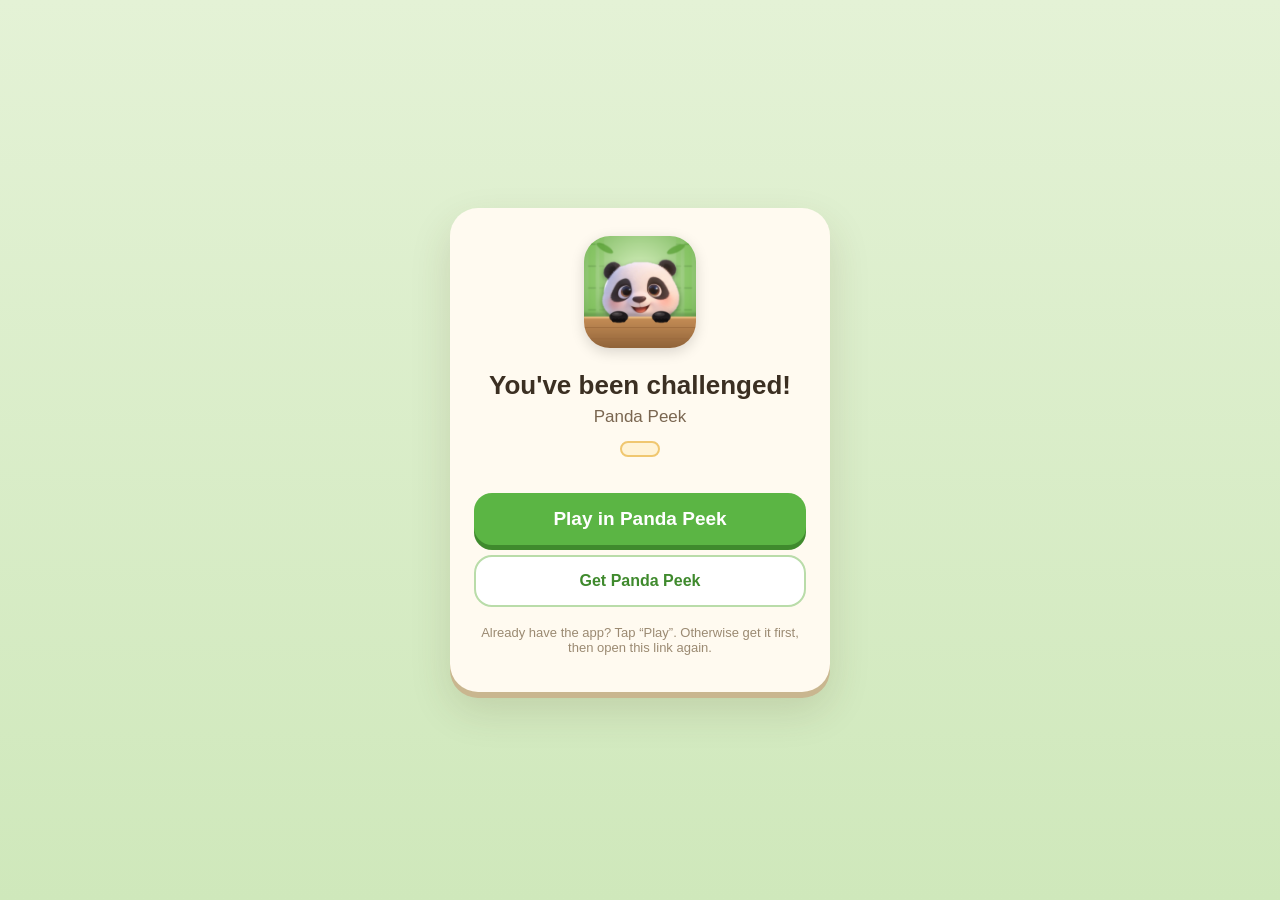
==== index.html @ b23f8569 "Challenge link page Co-Authored-By: Claude Opus 5.5 <noreply@anthropic.com> Claude-Session: https://" ====
<!DOCTYPE html>
<html lang="en">
<head>
<meta charset="utf-8">
<meta name="viewport" content="width=device-width, initial-scale=1, viewport-fit=cover">
<title>Panda Peek – you've been challenged!</title>
<meta name="description" content="Solve the same panda puzzle faster than your friend.">
<meta property="og:title" content="⚔️ Panda Peek challenge">
<meta property="og:description" content="Can you solve this panda puzzle faster than your friend?">
<meta property="og:image" content="https://iristrav.github.io/pandapeek/og.png">
<meta property="og:type" content="website">
<meta name="twitter:card" content="summary_large_image">
<link rel="icon" href="icon.png">
<link rel="apple-touch-icon" href="icon.png">
<style>
  * { box-sizing: border-box; }
  body { margin: 0; min-height: 100vh; font-family: -apple-system, BlinkMacSystemFont, "Segoe UI", Roboto, sans-serif;
         background: linear-gradient(#e4f2d6, #cfe8bb); color: #3b2f22; display: flex; align-items: center; justify-content: center; padding: 24px; }
  .card { background: #fffaf0; border-radius: 28px; padding: 28px 24px 24px; max-width: 380px; width: 100%; text-align: center;
          box-shadow: 0 6px 0 #c9b68f, 0 18px 40px rgba(80, 60, 30, .15); }
  img { width: 112px; height: 112px; border-radius: 26px; box-shadow: 0 4px 14px rgba(0,0,0,.15); }
  h1 { font-size: 26px; margin: 18px 0 6px; }
  .what { font-size: 17px; color: #7a6650; margin: 0 0 14px; }
  .time { display: inline-block; background: #fff3d6; color: #9a5b12; border: 2px solid #f0c770; border-radius: 14px;
          font-size: 28px; font-weight: 800; padding: 6px 18px; margin-bottom: 22px; }
  .btn { display: block; text-decoration: none; font-weight: 800; font-size: 19px; border-radius: 18px; padding: 15px; margin: 10px 0 0; }
  .open { background: #5bb544; color: #fff; box-shadow: 0 5px 0 #3f8a2d; }
  .get { background: #fff; color: #3f8a2d; border: 2px solid #b9dca9; font-size: 16px; }
  .small { font-size: 13px; color: #9b8a72; margin-top: 18px; }
</style>
</head>
<body>
<div class="card">
  <img src="icon.png" alt="Panda Peek">
  <h1 id="title">You've been challenged!</h1>
  <p class="what" id="what">Panda Peek</p>
  <div class="time" id="time" hidden></div>
  <a class="btn open" id="open" href="pandapeek://challenge">Play in Panda Peek</a>
  <a class="btn get" id="get" href="https://apps.apple.com/app/id6834095996">Get Panda Peek</a>
  <p class="small" id="hint">Already have the app? Tap “Play”. Otherwise get it first, then open this link again.</p>
</div>
<script>
(function () {
  var L = {
    en: ["{n} challenges you!", "Level {l}", "the Daily puzzle", "Time to beat", "Play in Panda Peek", "Get Panda Peek", "Already have the app? Tap “Play”. Otherwise get it first, then open this link again.", "You've been challenged!"],
    nl: ["{n} daagt je uit!", "Level {l}", "de dagelijkse puzzel", "Tijd om te verslaan", "Speel in Panda Peek", "Download Panda Peek", "Heb je de app al? Tik op “Speel”. Anders download je hem eerst en open je deze link opnieuw.", "Je bent uitgedaagd!"],
    de: ["{n} fordert dich heraus!", "Level {l}", "das Tagesrätsel", "Zu schlagende Zeit", "In Panda Peek spielen", "Panda Peek holen", "Hast du die App schon? Tippe auf „Spielen“. Sonst lade sie zuerst und öffne diesen Link erneut.", "Du wurdest herausgefordert!"],
    fr: ["{n} te défie !", "Niveau {l}", "le puzzle du jour", "Temps à battre", "Jouer dans Panda Peek", "Obtenir Panda Peek", "Tu as déjà l’app ? Touche « Jouer ». Sinon, installe-la puis rouvre ce lien.", "Tu as été défié !"],
    es: ["¡{n} te reta!", "Nivel {l}", "el puzle diario", "Tiempo a superar", "Jugar en Panda Peek", "Descargar Panda Peek", "¿Ya tienes la app? Toca «Jugar». Si no, descárgala y vuelve a abrir este enlace.", "¡Te han retado!"],
    pt: ["{n} te desafiou!", "Nível {l}", "o quebra-cabeça diário", "Tempo a bater", "Jogar no Panda Peek", "Baixar Panda Peek", "Já tem o app? Toque em “Jogar”. Senão, baixe-o e abra este link de novo.", "Você foi desafiado!"],
    it: ["{n} ti sfida!", "Livello {l}", "il puzzle del giorno", "Tempo da battere", "Gioca su Panda Peek", "Scarica Panda Peek", "Hai già l’app? Tocca “Gioca”. Altrimenti scaricala e riapri questo link.", "Sei stato sfidato!"],
    pl: ["{n} rzuca Ci wyzwanie!", "Poziom {l}", "codzienną łamigłówkę", "Czas do pobicia", "Graj w Panda Peek", "Pobierz Panda Peek", "Masz już aplikację? Stuknij „Graj”. Jeśli nie, pobierz ją i otwórz ten link ponownie.", "Masz wyzwanie!"],
    tr: ["{n} sana meydan okuyor!", "Seviye {l}", "günlük bulmaca", "Geçilecek süre", "Panda Peek'te oyna", "Panda Peek'i indir", "Uygulama sende var mı? “Oyna”ya dokun. Yoksa önce indir, sonra bu bağlantıyı tekrar aç.", "Sana meydan okundu!"],
    ru: ["{n} бросает тебе вызов!", "Уровень {l}", "ежедневная головоломка", "Время, которое нужно побить", "Играть в Panda Peek", "Скачать Panda Peek", "Приложение уже есть? Нажми «Играть». Если нет — скачай его и открой ссылку снова.", "Тебе бросили вызов!"],
    ja: ["{n}からの挑戦！", "レベル{l}", "デイリーパズル", "このタイムに勝とう", "Panda Peekでプレイ", "Panda Peekを入手", "アプリをお持ちなら「プレイ」をタップ。まだなら入手してから、このリンクをもう一度開いてください。", "挑戦状が届きました！"],
    ko: ["{n}님의 도전장!", "레벨 {l}", "오늘의 퍼즐", "이겨야 할 기록", "Panda Peek에서 플레이", "Panda Peek 받기", "앱이 있다면 “플레이”를 누르세요. 없다면 먼저 받은 뒤 이 링크를 다시 여세요.", "도전장이 도착했어요!"],
    zh: ["{n}向你发起挑战！", "第{l}关", "每日谜题", "要打败的时间", "在 Panda Peek 中玩", "获取 Panda Peek", "已经有应用了？点“玩”。没有的话先下载，再重新打开这个链接。", "你收到了挑战！"]
  };
  var lang = (navigator.language || 'en').slice(0, 2).toLowerCase();
  var T = L[lang] || L.en;
  document.documentElement.lang = L[lang] ? lang : 'en';

  var q = new URLSearchParams(location.search);
  var l = parseInt(q.get('l'), 10) || 0, d = parseInt(q.get('d'), 10) || 0, t = parseInt(q.get('t'), 10) || 0;
  var n = (q.get('n') || '').replace(/[<>]/g, '').trim().slice(0, 16);

  function fmt(tenths) { var s = tenths / 10, m = Math.floor(s / 60), r = (s - m * 60).toFixed(1); return m + ':' + (r < 10 ? '0' : '') + r; }
  function set(id, text) { document.getElementById(id).textContent = text; }

  set('title', n ? T[0].replace('{n}', n) : T[7]);
  set('open', T[4]); set('get', T[5]); set('hint', T[6]);
  if (d) set('what', T[2]); else if (l) set('what', T[1].replace('{l}', l));
  if (t > 0) { var el = document.getElementById('time'); el.textContent = '⏱ ' + fmt(t); el.title = T[3]; el.hidden = false; }

  var params = [];
  if (d) params.push('d=' + d); else if (l) params.push('l=' + l);
  if (t > 0) params.push('t=' + t);
  if (n) params.push('n=' + encodeURIComponent(n));
  var appUrl = 'pandapeek://challenge' + (params.length ? '?' + params.join('&') : '');
  document.getElementById('open').href = appUrl;

  // try to open the app straight away (iPhone asks "Open in Panda Peek?")
  if ((l || d) && /iPhone|iPad|Android/i.test(navigator.userAgent)) setTimeout(function () { location.href = appUrl; }, 400);
})();
</script>
</body>
</html>
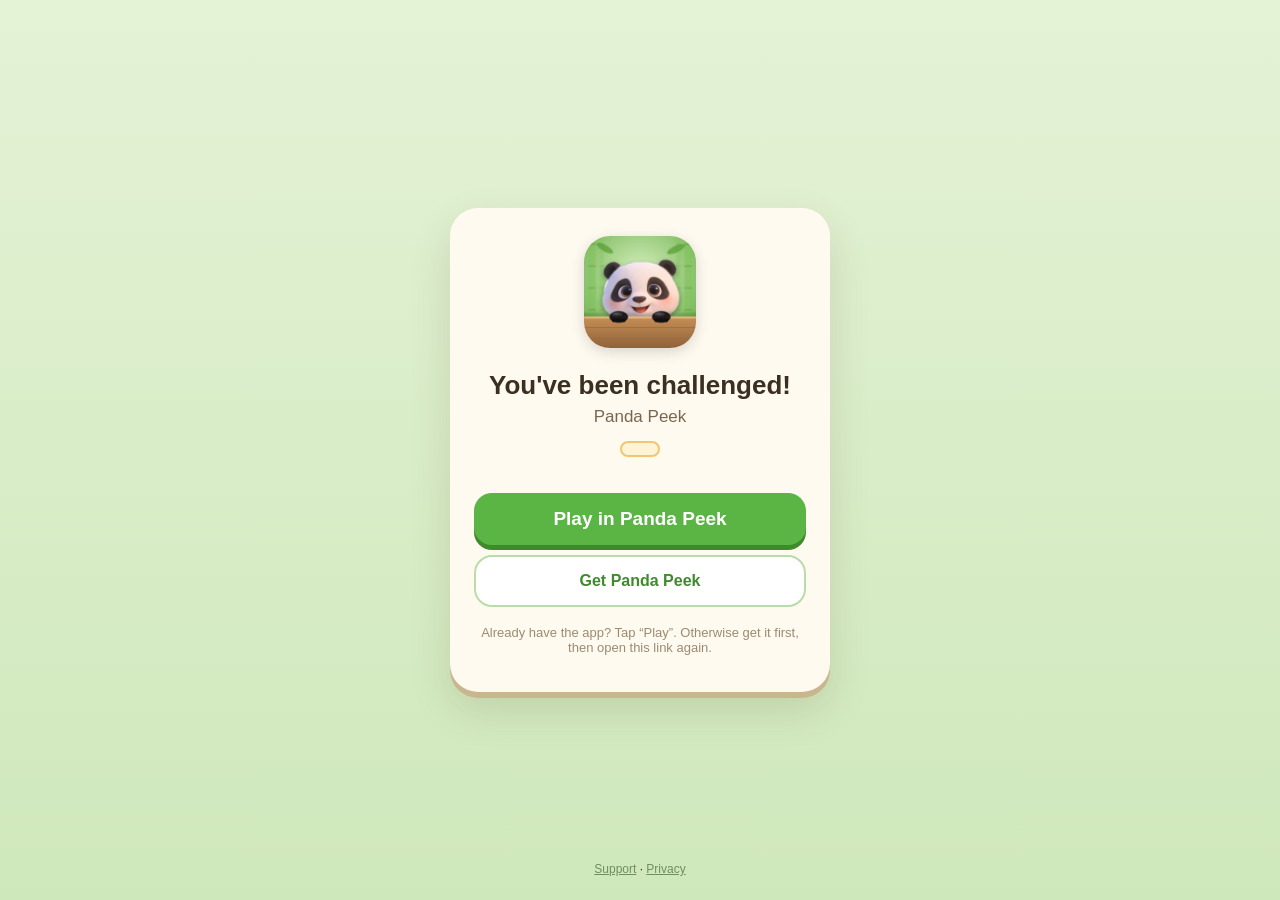
==== commit 1262d01a: "Privacy policy and support page Co-Authored-By: Claude Opus 5.5 <noreply@anthropic.com> Claude-Sessi" ====
--- a/index.html
+++ b/index.html
@@ -39,6 +39,7 @@
   <a class="btn get" id="get" href="https://apps.apple.com/app/id6834095996">Get Panda Peek</a>
   <p class="small" id="hint">Already have the app? Tap “Play”. Otherwise get it first, then open this link again.</p>
 </div>
+<p style="position:fixed;bottom:12px;left:0;right:0;text-align:center;font-size:12px"><a href="support.html" style="color:#6f8f5f">Support</a> · <a href="privacy.html" style="color:#6f8f5f">Privacy</a></p>
 <script>
 (function () {
   var L = {
@@ -79,8 +80,6 @@
   var appUrl = 'pandapeek://challenge' + (params.length ? '?' + params.join('&') : '');
   document.getElementById('open').href = appUrl;
 
-  // try to open the app straight away (iPhone asks "Open in Panda Peek?")
-  if ((l || d) && /iPhone|iPad|Android/i.test(navigator.userAgent)) setTimeout(function () { location.href = appUrl; }, 400);
 })();
 </script>
 </body>
